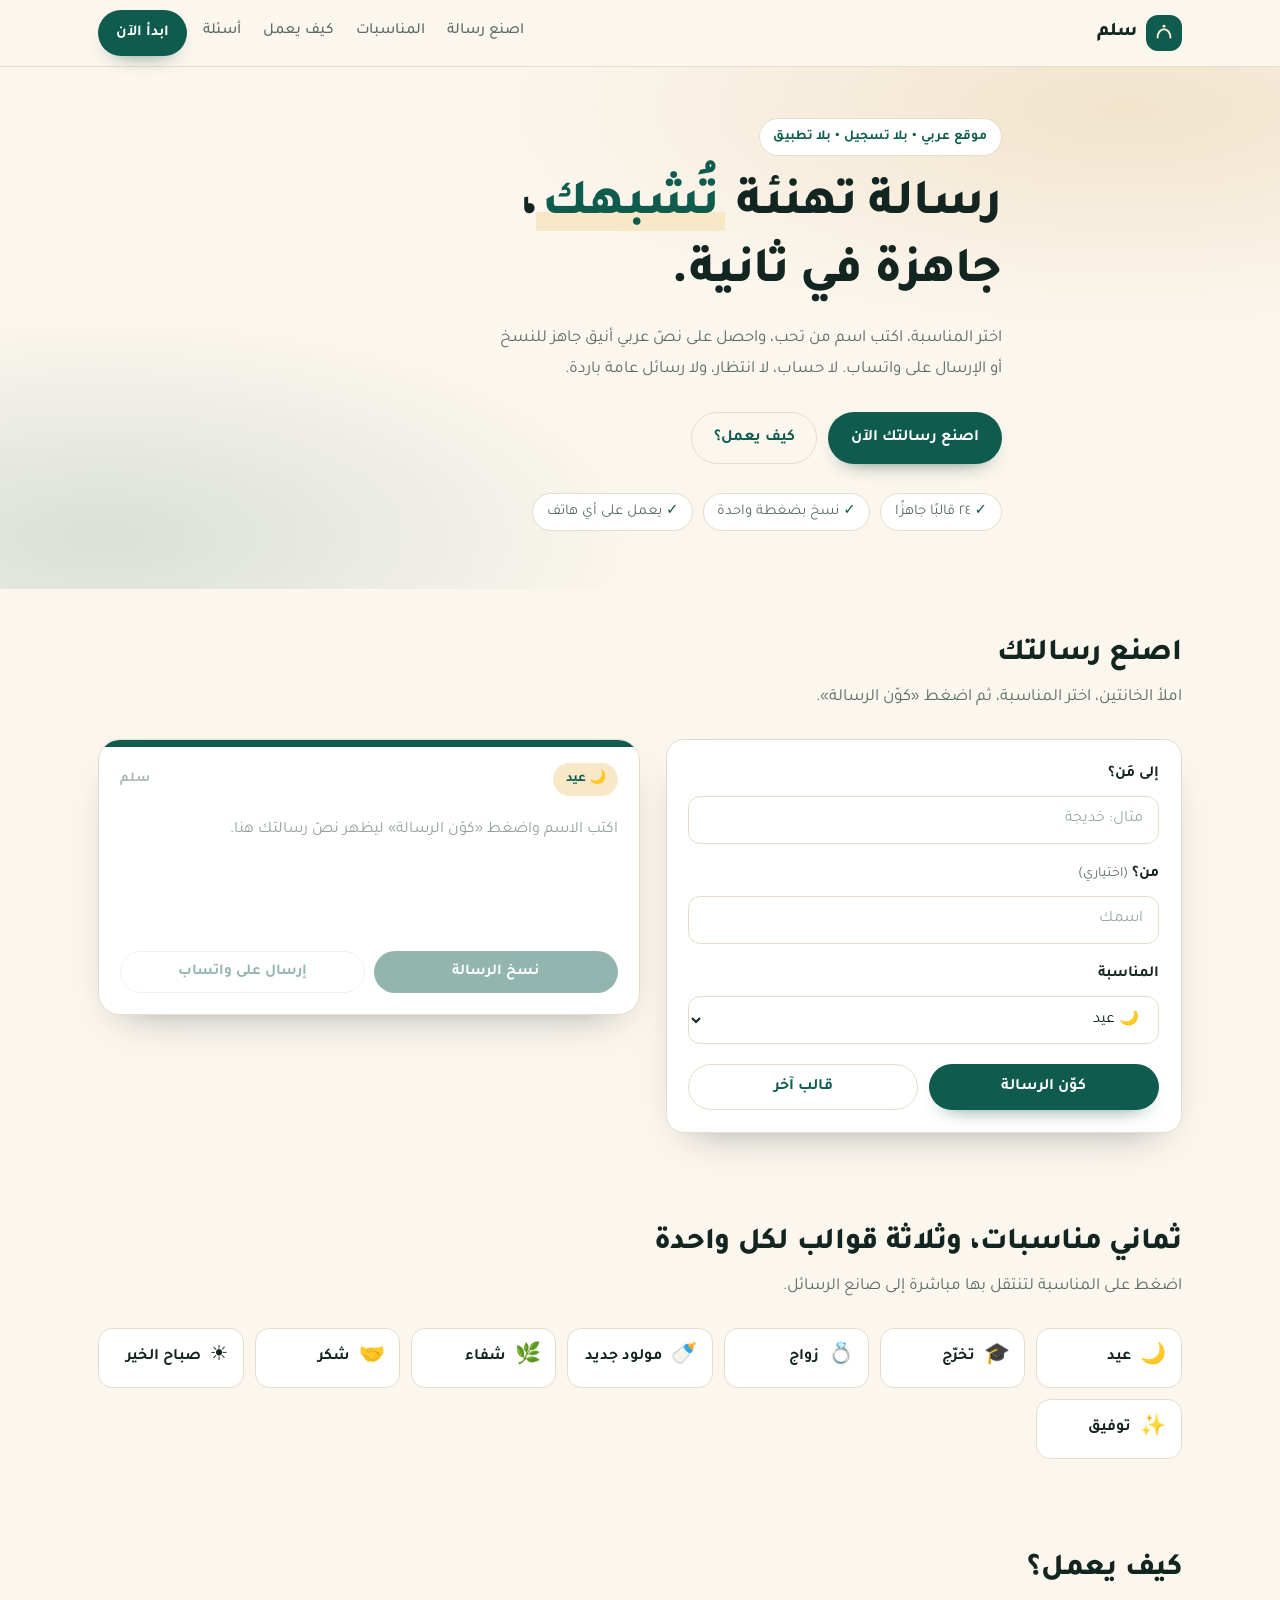
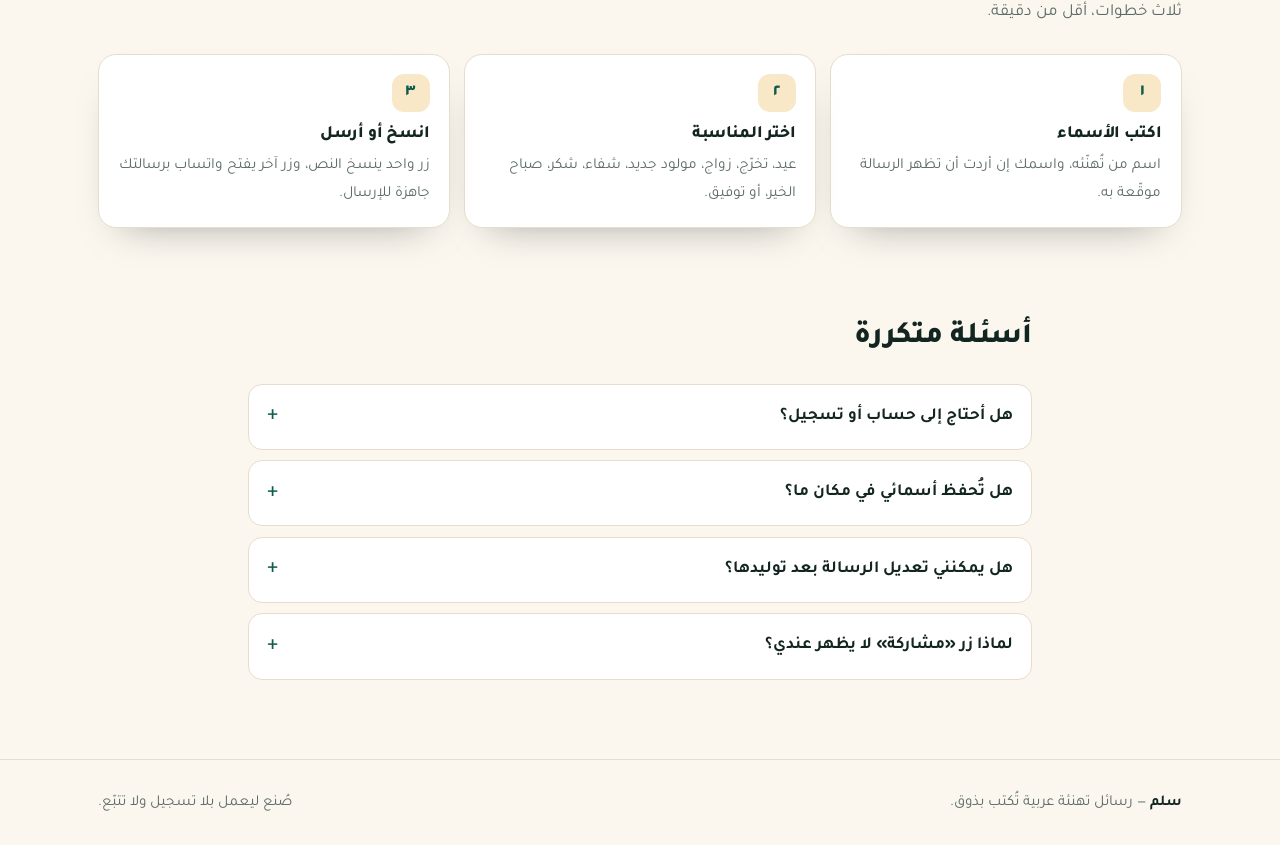
==== index.html @ 1e89e9a9 "Publish site with Atlas" ====
<!DOCTYPE html>
<html lang="ar" dir="rtl">
<head>
<meta charset="utf-8">
<meta name="viewport" content="width=device-width, initial-scale=1">
<title>سلم — رسالة تهنئة أنيقة في ثانية</title>
<meta name="description" content="سلم: اختر المناسبة، اكتب اسم من تحب، واحصل على رسالة تهنئة عربية أنيقة جاهزة للنسخ أو الإرسال عبر واتساب. ٨ مناسبات و٢٤ قالبًا، بلا تسجيل.">
<meta name="theme-color" content="#0f5c4e">
<link rel="icon" href="data:image/svg+xml,%3Csvg xmlns='http://www.w3.org/2000/svg' viewBox='0 0 64 64'%3E%3Crect width='64' height='64' rx='16' fill='%230f5c4e'/%3E%3Cpath d='M20 42c0-10 5-18 12-18s12 8 12 18' fill='none' stroke='%23f6e5c4' stroke-width='5' stroke-linecap='round'/%3E%3Ccircle cx='32' cy='17' r='3.5' fill='%23f6e5c4'/%3E%3C/svg%3E">
<link rel="preconnect" href="https://fonts.googleapis.com">
<link rel="preconnect" href="https://fonts.gstatic.com" crossorigin>
<link href="https://fonts.googleapis.com/css2?family=Tajawal:wght@400;500;700;800&display=swap" rel="stylesheet">
<link rel="stylesheet" href="css/style.css">
</head>
<body>
<a class="skip-link" href="#make">انتقل إلى صانع الرسائل</a>

<header class="site-header">
  <div class="container site-header__inner">
    <a class="brand" href="#top" aria-label="سلم — الصفحة الرئيسية">
      <span class="brand__mark" aria-hidden="true">
        <svg viewBox="0 0 24 24" width="22" height="22" fill="none" stroke="currentColor" stroke-width="2.2" stroke-linecap="round">
          <path d="M5 17c0-5 3-9 7-9s7 4 7 9"/>
          <circle cx="12" cy="4.5" r="1.6" fill="currentColor" stroke="none"/>
        </svg>
      </span>
      <span class="brand__name">سلم</span>
    </a>
    <nav class="site-nav" aria-label="التنقل الرئيسي">
      <a href="#make">اصنع رسالة</a>
      <a href="#occasions">المناسبات</a>
      <a href="#how">كيف يعمل</a>
      <a href="#faq">أسئلة</a>
    </nav>
    <a class="btn btn--small btn--primary" href="#make">ابدأ الآن</a>
  </div>
</header>

<main id="top">
  <section class="hero">
    <div class="container hero__inner">
      <p class="eyebrow">موقع عربي • بلا تسجيل • بلا تطبيق</p>
      <h1>رسالة تهنئة <span class="hl">تُشبهك</span>،<br>جاهزة في ثانية.</h1>
      <p class="lead">اختر المناسبة، اكتب اسم من تحب، واحصل على نصّ عربي أنيق جاهز للنسخ أو الإرسال على واتساب. لا حساب، لا انتظار، ولا رسائل عامة باردة.</p>
      <div class="hero__cta">
        <a class="btn btn--primary" href="#make">اصنع رسالتك الآن</a>
        <a class="btn btn--ghost" href="#how">كيف يعمل؟</a>
      </div>
      <ul class="hero__facts">
        <li>٢٤ قالبًا جاهزًا</li>
        <li>نسخ بضغطة واحدة</li>
        <li>يعمل على أي هاتف</li>
      </ul>
    </div>
  </section>

  <section class="maker" id="make">
    <div class="container">
      <div class="section-head">
        <h2>اصنع رسالتك</h2>
        <p>املأ الخانتين، اختر المناسبة، ثم اضغط «كوّن الرسالة».</p>
      </div>

      <div class="maker__grid">
        <form class="panel" id="msgForm" novalidate>
          <div class="field">
            <label for="to">إلى مَن؟</label>
            <input id="to" name="to" type="text" placeholder="مثال: خديجة" autocomplete="off" maxlength="30" aria-describedby="toError">
            <p class="field-error" id="toError" hidden>اكتب اسمًا من حرفين على الأقل.</p>
          </div>

          <div class="field">
            <label for="from">من؟ <span class="field-hint">(اختياري)</span></label>
            <input id="from" name="from" type="text" placeholder="اسمك" autocomplete="off" maxlength="30">
          </div>

          <div class="field">
            <label for="occasion">المناسبة</label>
            <select id="occasion" name="occasion"></select>
          </div>

          <div class="panel__actions">
            <button type="submit" class="btn btn--primary">كوّن الرسالة</button>
            <button type="button" class="btn btn--ghost" id="shuffleBtn">قالب آخر</button>
          </div>
        </form>

        <div class="card" id="card">
          <div class="card__bar" aria-hidden="true"></div>
          <div class="card__head">
            <span class="card__badge" id="cardBadge">عيد</span>
            <span class="card__brand">سلم</span>
          </div>
          <p class="card__text is-placeholder" id="cardText" aria-live="polite">اكتب الاسم واضغط «كوّن الرسالة» ليظهر نصّ رسالتك هنا.</p>
          <div class="card__foot">
            <button type="button" class="btn btn--small btn--primary" id="copyBtn" disabled>نسخ الرسالة</button>
            <button type="button" class="btn btn--small btn--ghost" id="waBtn" disabled>إرسال على واتساب</button>
            <button type="button" class="btn btn--small btn--ghost" id="shareBtn" disabled>مشاركة</button>
          </div>
        </div>
      </div>
    </div>
  </section>

  <section class="occasions" id="occasions">
    <div class="container">
      <div class="section-head">
        <h2>ثماني مناسبات، وثلاثة قوالب لكل واحدة</h2>
        <p>اضغط على المناسبة لتنتقل بها مباشرة إلى صانع الرسائل.</p>
      </div>
      <div class="chips" id="occasionGrid"></div>
      <noscript><p class="note">لتوليد الرسائل تحتاج إلى تشغيل الجافاسكربت في متصفحك.</p></noscript>
    </div>
  </section>

  <section class="how" id="how">
    <div class="container">
      <div class="section-head">
        <h2>كيف يعمل؟</h2>
        <p>ثلاث خطوات، أقل من دقيقة.</p>
      </div>
      <ol class="steps">
        <li class="step">
          <span class="step__num">١</span>
          <h3>اكتب الأسماء</h3>
          <p>اسم من تُهنّئه، واسمك إن أردت أن تظهر الرسالة موقّعة به.</p>
        </li>
        <li class="step">
          <span class="step__num">٢</span>
          <h3>اختر المناسبة</h3>
          <p>عيد، تخرّج، زواج، مولود جديد، شفاء، شكر، صباح الخير، أو توفيق.</p>
        </li>
        <li class="step">
          <span class="step__num">٣</span>
          <h3>انسخ أو أرسل</h3>
          <p>زر واحد ينسخ النص، وزر آخر يفتح واتساب برسالتك جاهزة للإرسال.</p>
        </li>
      </ol>
    </div>
  </section>

  <section class="faq" id="faq">
    <div class="container">
      <div class="section-head">
        <h2>أسئلة متكررة</h2>
      </div>
      <details>
        <summary>هل أحتاج إلى حساب أو تسجيل؟</summary>
        <p>لا. كل شيء يعمل داخل متصفحك مباشرة، ولا نطلب بريدًا ولا كلمة مرور.</p>
      </details>
      <details>
        <summary>هل تُحفظ أسمائي في مكان ما؟</summary>
        <p>لا. الأسماء تُستخدم لتكوين النص فقط وتبقى في صفحتك، ولا تُرسل إلى أي خادم.</p>
      </details>
      <details>
        <summary>هل يمكنني تعديل الرسالة بعد توليدها؟</summary>
        <p>نعم. انسخها والصقها في واتساب أو أي تطبيق، ثم عدّل ما تشاء قبل الإرسال.</p>
      </details>
      <details>
        <summary>لماذا زر «مشاركة» لا يظهر عندي؟</summary>
        <p>زر المشاركة يعتمد على ميزة في المتصفح. إن لم تكن مدعومة، استخدم زر النسخ أو واتساب.</p>
      </details>
    </div>
  </section>
</main>

<footer class="site-footer">
  <div class="container site-footer__inner">
    <p><strong>سلم</strong> — رسائل تهنئة عربية تُكتب بذوق.</p>
    <p class="site-footer__note">صُنع ليعمل بلا تسجيل ولا تتبّع.</p>
  </div>
</footer>

<div class="toast" id="toast" role="status" aria-live="polite"></div>

<script src="js/app.js"></script>
</body>
</html>
---- css/style.css ----
:root{
  --bg:#fbf6ee;
  --surface:#ffffff;
  --ink:#132521;
  --muted:#5b6b66;
  --line:#e7ddcd;
  --primary:#0f5c4e;
  --primary-dark:#0a3f36;
  --gold:#c9922f;
  --gold-soft:#f8e8c8;
  --danger:#b3261e;
  --radius:18px;
  --shadow:0 18px 40px -26px rgba(19,37,33,.5);
  --oc:#0f5c4e;
}

*,*::before,*::after{box-sizing:border-box}

html{scroll-behavior:smooth}

body{
  margin:0;
  background:var(--bg);
  color:var(--ink);
  font-family:"Tajawal",system-ui,-apple-system,"Segoe UI",sans-serif;
  font-size:17px;
  line-height:1.8;
  -webkit-text-size-adjust:100%;
}

h1,h2,h3{margin:0;line-height:1.35;letter-spacing:-.01em}
p{margin:0}
ul,ol{margin:0;padding:0;list-style:none}

.container{width:100%;max-width:1120px;margin:0 auto;padding:0 1.15rem}

.skip-link{
  position:absolute;top:-100px;right:1rem;z-index:100;
  background:var(--primary);color:#fff;padding:.7rem 1.1rem;border-radius:12px;
  text-decoration:none;font-weight:700;
}
.skip-link:focus{top:1rem}

/* ---------- header ---------- */
.site-header{
  position:sticky;top:0;z-index:50;
  background:rgba(251,246,238,.88);
  backdrop-filter:blur(10px);
  border-bottom:1px solid var(--line);
}
.site-header__inner{
  display:flex;align-items:center;gap:1rem;
  min-height:66px;padding-top:.5rem;padding-bottom:.5rem;
}
.brand{
  display:inline-flex;align-items:center;gap:.55rem;
  text-decoration:none;color:var(--ink);font-weight:800;font-size:1.2rem;
}
.brand__mark{
  display:grid;place-items:center;
  width:36px;height:36px;border-radius:12px;
  background:var(--primary);color:var(--gold-soft);
}
.site-nav{display:none;gap:1.4rem;margin-inline-start:auto;font-weight:500}
.site-nav a{color:var(--muted);text-decoration:none;font-size:.97rem;padding:.25rem 0;border-bottom:2px solid transparent}
.site-nav a:hover,.site-nav a:focus-visible{color:var(--primary);border-bottom-color:var(--gold)}
.site-header__inner > .btn{margin-inline-start:auto}
@media (min-width:780px){
  .site-nav{display:flex}
  .site-header__inner > .btn{margin-inline-start:0}
}

/* ---------- buttons ---------- */
.btn{
  display:inline-flex;align-items:center;justify-content:center;gap:.4rem;
  min-height:46px;padding:.65rem 1.35rem;
  border-radius:999px;border:1.5px solid transparent;
  font-family:inherit;font-size:1rem;font-weight:700;
  text-decoration:none;cursor:pointer;
  transition:transform .16s ease,background .16s ease,color .16s ease,border-color .16s ease;
}
.btn:active{transform:translateY(1px)}
.btn--primary{background:var(--primary);color:#fff;box-shadow:0 10px 22px -16px var(--primary-dark)}
.btn--primary:hover,.btn--primary:focus-visible{background:var(--primary-dark)}
.btn--ghost{background:transparent;color:var(--primary);border-color:var(--line)}
.btn--ghost:hover,.btn--ghost:focus-visible{border-color:var(--primary);background:#fff}
.btn--small{min-height:42px;padding:.5rem 1.05rem;font-size:.95rem}
.btn[disabled]{opacity:.45;cursor:not-allowed;box-shadow:none}
.btn[hidden]{display:none}
.btn:focus-visible,a:focus-visible,input:focus-visible,select:focus-visible,summary:focus-visible{
  outline:3px solid var(--gold);outline-offset:2px;
}

/* ---------- hero ---------- */
.hero{
  position:relative;overflow:hidden;
  padding:3.2rem 0 3.6rem;
  background:
    radial-gradient(70% 60% at 88% 8%,rgba(201,146,47,.18),transparent 70%),
    radial-gradient(60% 60% at 8% 90%,rgba(15,92,78,.14),transparent 70%);
}
.hero__inner{max-width:760px}
.eyebrow{
  display:inline-block;margin-bottom:1rem;
  font-size:.86rem;font-weight:700;letter-spacing:.02em;
  color:var(--primary);background:#fff;border:1px solid var(--line);
  padding:.35rem .85rem;border-radius:999px;
}
.hero h1{font-size:clamp(1.95rem,7vw,3.15rem);font-weight:800}
.hl{
  color:var(--primary);
  background:linear-gradient(transparent 62%,var(--gold-soft) 62%);
  padding:0 .12em;
}
.lead{margin-top:1rem;color:var(--muted);font-size:1.06rem;max-width:56ch}
.hero__cta{display:flex;flex-wrap:wrap;gap:.7rem;margin-top:1.7rem}
.hero__facts{
  display:flex;flex-wrap:wrap;gap:.6rem;margin-top:1.8rem;
  color:var(--muted);font-size:.93rem;
}
.hero__facts li{
  background:#fff;border:1px solid var(--line);border-radius:999px;
  padding:.3rem .85rem;
}
.hero__facts li::before{content:"✓ ";color:var(--primary);font-weight:800}

/* ---------- sections ---------- */
section{padding:2.8rem 0}
.section-head{max-width:640px;margin-bottom:1.6rem}
.section-head h2{font-size:clamp(1.4rem,4.5vw,1.9rem);font-weight:800}
.section-head p{margin-top:.5rem;color:var(--muted)}

#make,#occasions,#how,#faq{scroll-margin-top:78px}

/* ---------- maker ---------- */
.maker__grid{display:grid;gap:1.3rem;align-items:start}
@media (min-width:960px){
  .maker__grid{grid-template-columns:minmax(0,1fr) minmax(0,1.05fr);gap:1.6rem}
}

.panel{
  background:var(--surface);border:1px solid var(--line);
  border-radius:var(--radius);padding:1.35rem;box-shadow:var(--shadow);
}
.field{margin-bottom:1.1rem}
.field label{display:block;margin-bottom:.4rem;font-weight:700;font-size:.97rem}
.field-hint{color:var(--muted);font-weight:400;font-size:.88rem}
.field input,.field select{
  width:100%;min-height:48px;padding:.7rem .95rem;
  font-family:inherit;font-size:1rem;color:var(--ink);
  background:#fff;border:1.5px solid var(--line);border-radius:12px;
  transition:border-color .16s ease;
}
.field input::placeholder{color:#9aa8a3}
.field input:hover,.field select:hover{border-color:#cfc2ac}
.field input:focus,.field select:focus{border-color:var(--primary)}
.field input[aria-invalid="true"]{border-color:var(--danger)}
.field-error{margin-top:.4rem;color:var(--danger);font-size:.88rem;font-weight:500}
.panel__actions{display:flex;flex-wrap:wrap;gap:.65rem;margin-top:1.3rem}
.panel__actions .btn{flex:1 1 150px}

/* ---------- card ---------- */
.card{
  position:relative;overflow:hidden;
  background:var(--surface);border:1px solid var(--line);
  border-radius:22px;box-shadow:var(--shadow);
  display:flex;flex-direction:column;
}
.card__bar{height:7px;background:var(--oc);transition:background .25s ease}
.card__head{
  display:flex;align-items:center;justify-content:space-between;
  padding:1rem 1.3rem .2rem;
}
.card__badge{
  display:inline-flex;align-items:center;gap:.35rem;
  font-size:.86rem;font-weight:700;color:var(--primary);
  background:var(--gold-soft);border-radius:999px;padding:.25rem .8rem;
}
.card__brand{font-size:.86rem;font-weight:700;color:#a9b4b0;letter-spacing:.06em}
.card__text{
  margin:0;padding:1rem 1.3rem 1.4rem;
  font-size:1.14rem;line-height:2.05;min-height:9.5rem;
  white-space:pre-line;word-break:break-word;
}
.card__text.is-placeholder{color:#93a19c;font-size:1rem;line-height:1.9}
.card__foot{
  display:flex;flex-wrap:wrap;gap:.55rem;
  padding:0 1.3rem 1.3rem;margin-top:auto;
}
.card__foot .btn{flex:1 1 128px}

/* ---------- occasion chips ---------- */
.chips{display:grid;grid-template-columns:repeat(auto-fill,minmax(140px,1fr));gap:.7rem}
.chip{
  display:flex;align-items:center;gap:.55rem;
  min-height:60px;padding:.7rem .9rem;
  font-family:inherit;font-size:1rem;font-weight:700;color:var(--ink);
  background:#fff;border:1.5px solid var(--line);border-radius:14px;
  cursor:pointer;text-align:start;
  transition:border-color .16s ease,transform .16s ease,background .16s ease;
}
.chip:hover{border-color:var(--gold);transform:translateY(-2px)}
.chip.is-active{border-color:var(--primary);background:#f3faf7}
.chip__emoji{font-size:1.3rem;line-height:1}
.note{margin-top:1rem;color:var(--muted)}

/* ---------- steps ---------- */
.steps{display:grid;gap:.9rem}
@media (min-width:780px){.steps{grid-template-columns:repeat(3,1fr)}}
.step{
  background:#fff;border:1px solid var(--line);border-radius:var(--radius);
  padding:1.2rem;box-shadow:var(--shadow);
}
.step__num{
  display:grid;place-items:center;width:38px;height:38px;
  border-radius:12px;background:var(--gold-soft);color:var(--primary);
  font-weight:800;font-size:1.05rem;margin-bottom:.7rem;
}
.step h3{font-size:1.08rem;font-weight:800}
.step p{margin-top:.35rem;color:var(--muted);font-size:.96rem}

/* ---------- faq ---------- */
.faq .container{max-width:820px}
details{
  background:#fff;border:1px solid var(--line);border-radius:14px;
  padding:.2rem 1.1rem;margin-bottom:.65rem;
}
summary{
  cursor:pointer;list-style:none;font-weight:700;padding:.85rem 0;
  display:flex;align-items:center;justify-content:space-between;gap:1rem;
}
summary::-webkit-details-marker{display:none}
summary::after{
  content:"+";font-size:1.35rem;font-weight:500;color:var(--primary);line-height:1;
}
details[open] summary::after{content:"–"}
details p{padding-bottom:.95rem;color:var(--muted);font-size:.97rem}

/* ---------- footer ---------- */
.site-footer{border-top:1px solid var(--line);padding:1.8rem 0;margin-top:1.5rem}
.site-footer__inner{display:flex;flex-wrap:wrap;gap:.4rem 1.5rem;justify-content:space-between;align-items:center}
.site-footer p{font-size:.95rem;color:var(--muted)}
.site-footer strong{color:var(--ink)}
.site-footer__note{font-size:.88rem}

/* ---------- toast ---------- */
.toast{
  position:fixed;inset-inline:1rem;bottom:1.2rem;z-index:80;
  margin:0 auto;max-width:340px;
  background:var(--ink);color:#fff;font-weight:600;font-size:.95rem;
  padding:.8rem 1.1rem;border-radius:14px;text-align:center;
  opacity:0;transform:translateY(14px);pointer-events:none;
  transition:opacity .22s ease,transform .22s ease;
}
.toast.is-visible{opacity:1;transform:translateY(0)}
.toast.is-error{background:var(--danger)}

@media (prefers-reduced-motion:reduce){
  html{scroll-behavior:auto}
  *,*::before,*::after{transition:none !important;animation:none !important}
}
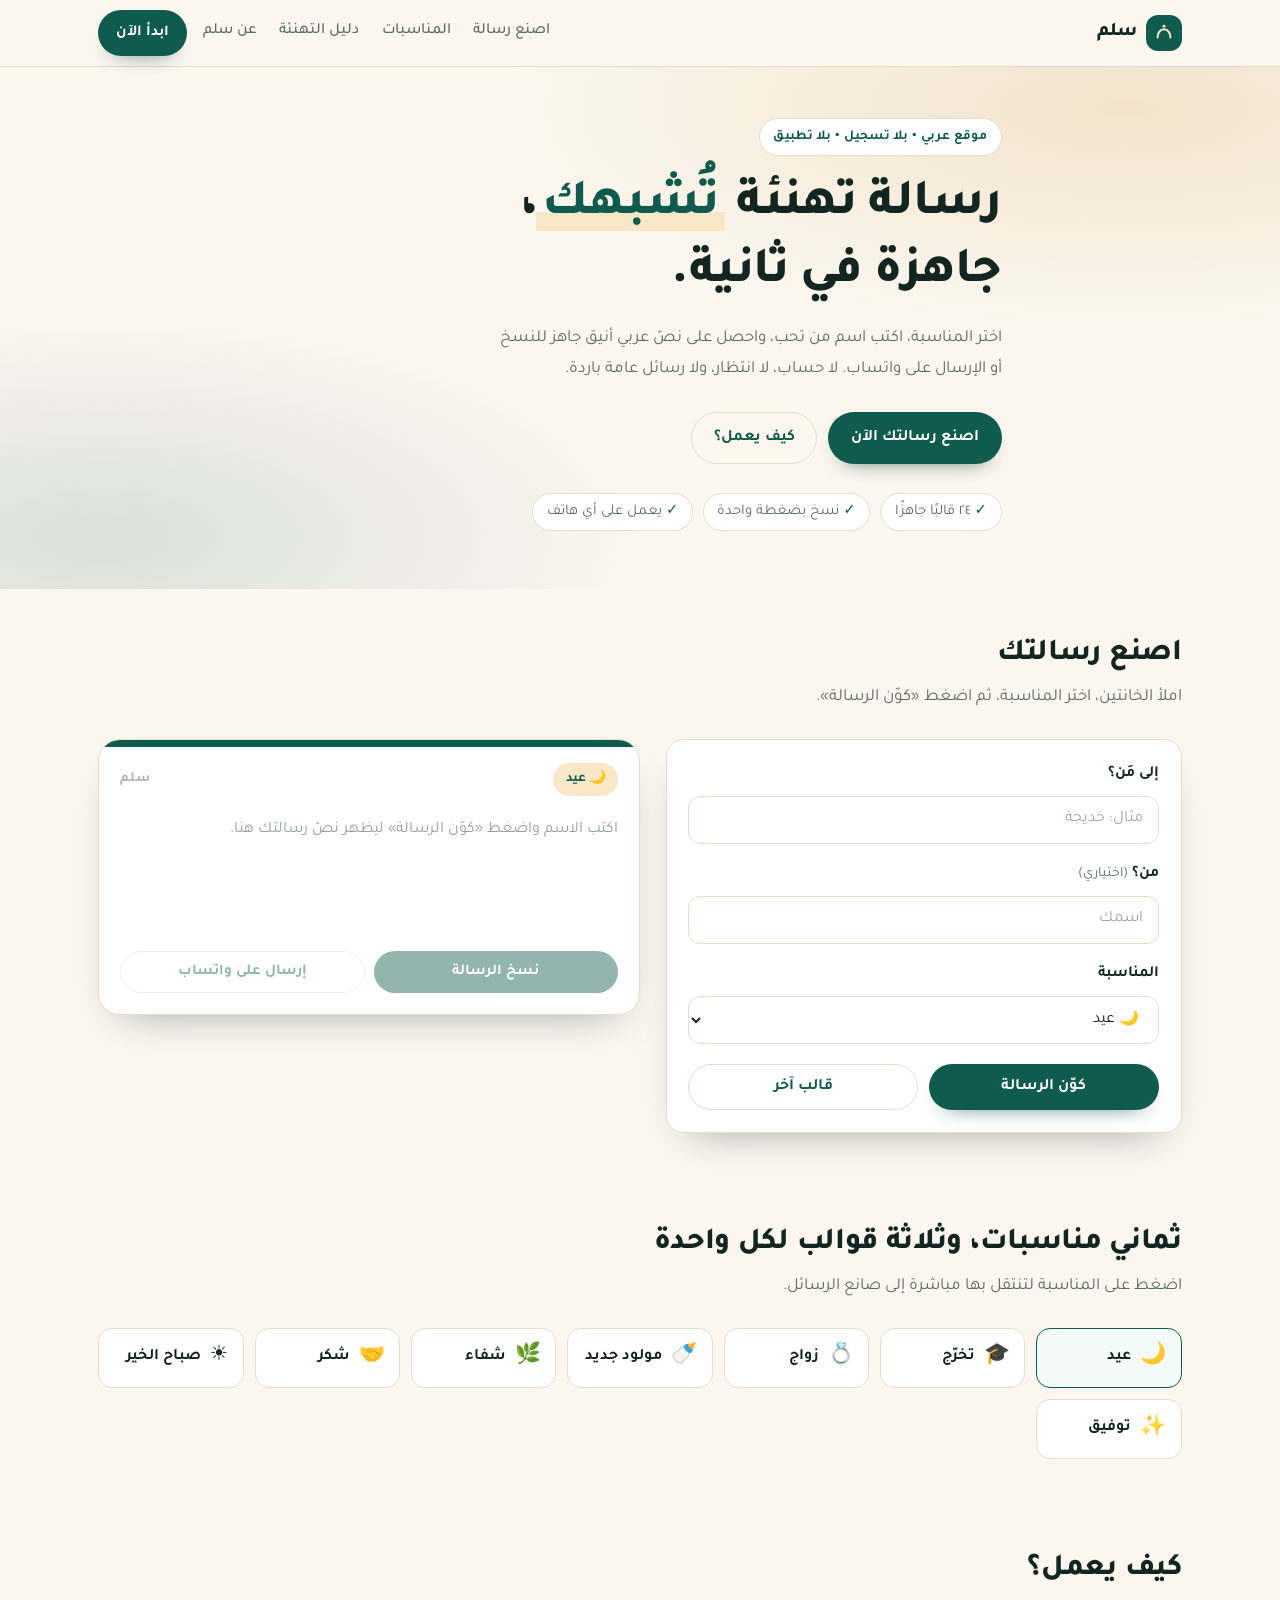
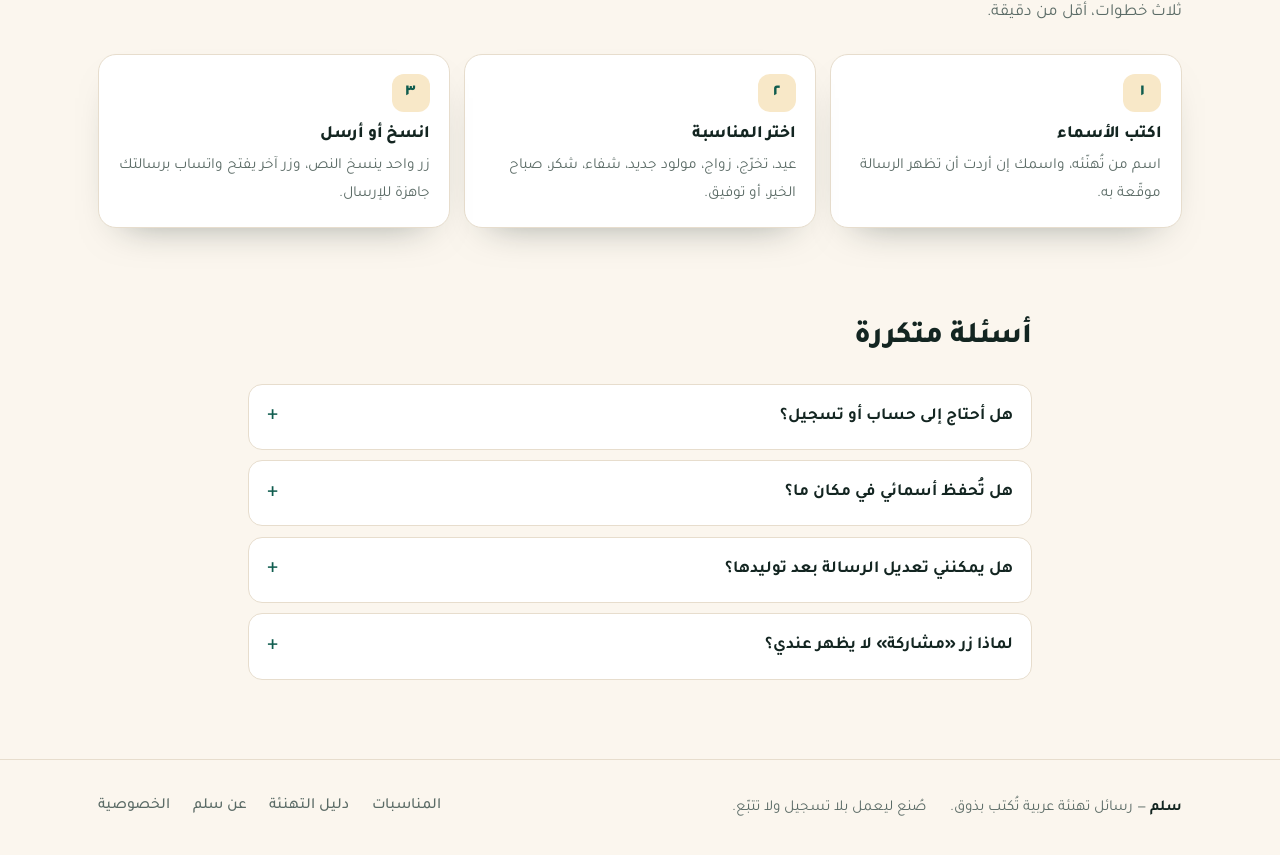
==== commit c6dc8446: "Publish site with Atlas" ====
--- a/index.html
+++ b/index.html
@@ -28,9 +28,9 @@
     </a>
     <nav class="site-nav" aria-label="التنقل الرئيسي">
       <a href="#make">اصنع رسالة</a>
-      <a href="#occasions">المناسبات</a>
-      <a href="#how">كيف يعمل</a>
-      <a href="#faq">أسئلة</a>
+      <a href="occasions.html">المناسبات</a>
+      <a href="guide.html">دليل التهنئة</a>
+      <a href="about.html">عن سلم</a>
     </nav>
     <a class="btn btn--small btn--primary" href="#make">ابدأ الآن</a>
   </div>
@@ -168,6 +168,12 @@
   <div class="container site-footer__inner">
     <p><strong>سلم</strong> — رسائل تهنئة عربية تُكتب بذوق.</p>
     <p class="site-footer__note">صُنع ليعمل بلا تسجيل ولا تتبّع.</p>
+    <nav class="site-nav site-nav--footer" aria-label="روابط التذييل">
+      <a href="occasions.html">المناسبات</a>
+      <a href="guide.html">دليل التهنئة</a>
+      <a href="about.html">عن سلم</a>
+      <a href="privacy.html">الخصوصية</a>
+    </nav>
   </div>
 </footer>
 
